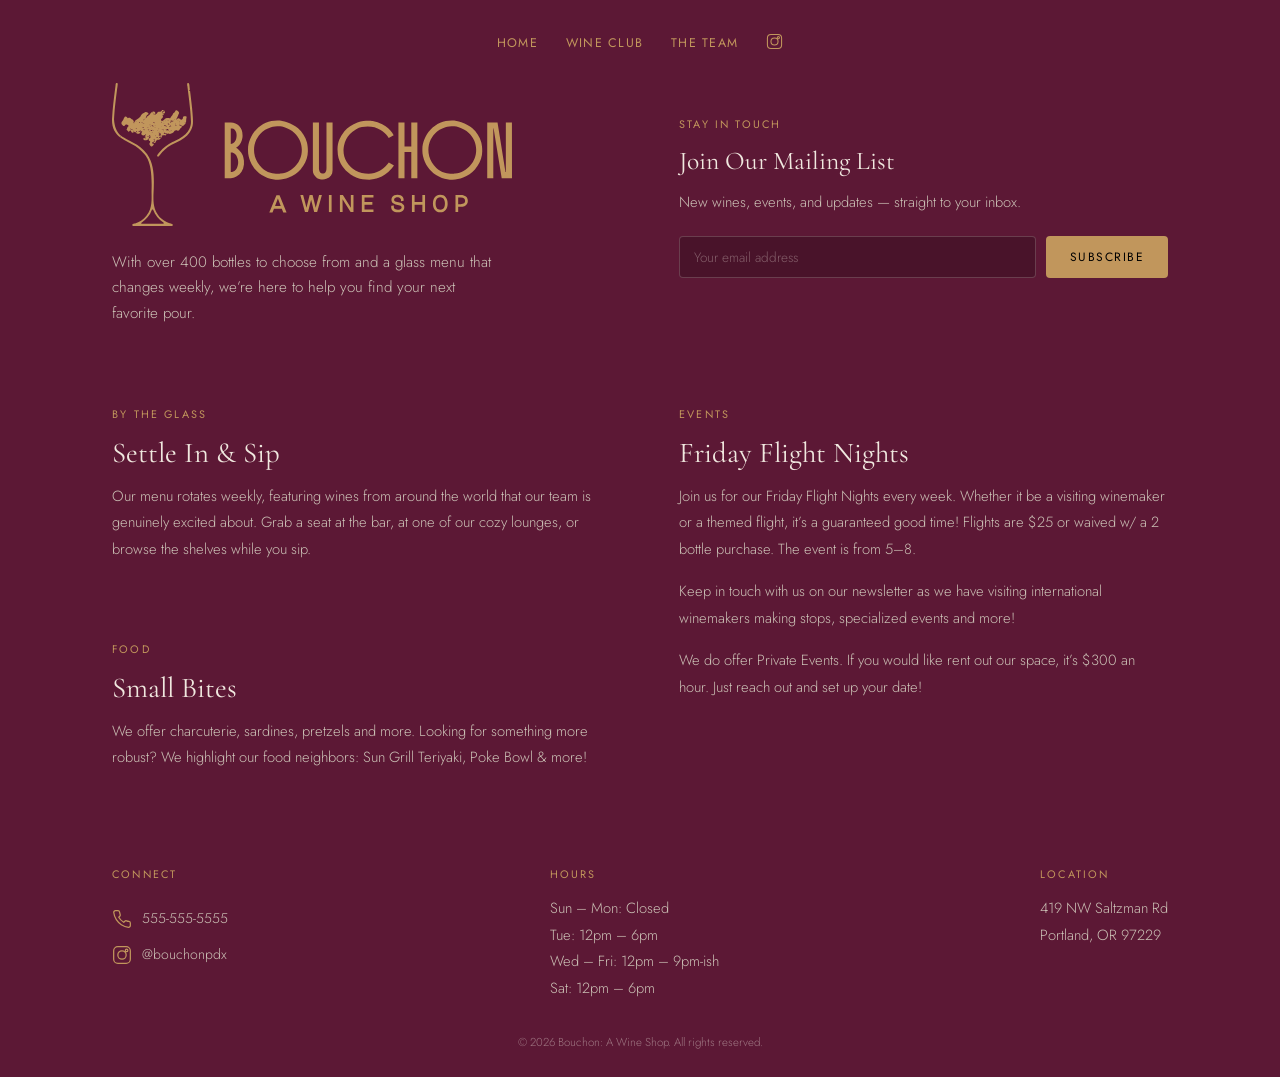
==== index.html @ 65127377 "Update favicon to just wine glass" ====
<!DOCTYPE html>
<html lang="en">
<head>
  <meta charset="UTF-8">
  <meta name="viewport" content="width=device-width, initial-scale=1.0">
  <title>Bouchon: A Wine Shop</title>
  <meta name="description" content="With over 400 bottles to choose from and a glass menu that changes weekly, Bouchon is Portland's neighborhood wine shop.">
  <meta name="theme-color" content="#5c1835">
  <meta property="og:type" content="website">
  <meta property="og:title" content="Bouchon: A Wine Shop">
  <meta property="og:description" content="With over 400 bottles to choose from and a glass menu that changes weekly, Bouchon is Portland's neighborhood wine shop.">
  <meta property="og:image" content="https://bouchonpdx.com/img/og-image.png">
  <meta property="og:url" content="https://bouchonpdx.com/">
  <link rel="canonical" href="https://bouchonpdx.com/">
  <link rel="preconnect" href="https://fonts.googleapis.com">
  <link rel="preconnect" href="https://fonts.gstatic.com" crossorigin>
  <link href="https://fonts.googleapis.com/css2?family=Cormorant+Garamond:ital,wght@0,300;0,400;0,500;1,400&family=Jost:wght@300;400;500&display=swap" rel="stylesheet">
  <link rel="icon" href="img/favicon.svg" type="image/svg+xml">
  <link rel="stylesheet" href="main.css">
</head>
<body>

  <!-- Mobile Menu -->
  <div class="mobile-menu" id="mobile-nav">
    <button class="mobile-menu__close" onclick="document.getElementById('mobile-nav').classList.remove('mobile-menu--open')" aria-label="Close menu">&times;</button>
    <a href="index.html" class="mobile-menu__link">Home</a>
    <a href="wine-club.html" class="mobile-menu__link">Wine Club</a>
    <a href="team.html" class="mobile-menu__link">The Team</a>

    <a href="https://www.instagram.com/bouchonpdx/" class="mobile-menu__link mobile-menu__link--insta"><svg viewBox="0 0 24 24" fill="none" stroke="currentColor" stroke-width="1.5" stroke-linecap="round" stroke-linejoin="round"><rect x="2" y="2" width="20" height="20" rx="5"/><circle cx="12" cy="12" r="5"/><circle cx="17.5" cy="6.5" r="1.5"/></svg> @bouchonpdx</a>
  </div>

  <!-- Grid -->
  <main class="grid grid--home">

    <nav class="site-nav">
      <ul class="site-nav__list">
        <li><a href="index.html" class="site-nav__link">Home</a></li>
        <li><a href="wine-club.html" class="site-nav__link">Wine Club</a></li>
        <li><a href="team.html" class="site-nav__link">The Team</a></li>

        <li>
          <a href="https://www.instagram.com/bouchonpdx/" class="site-nav__link site-nav__link--ig" aria-label="Instagram">
            <svg viewBox="0 0 24 24" fill="none" stroke="currentColor" stroke-width="1.5" stroke-linecap="round" stroke-linejoin="round"><rect x="2" y="2" width="20" height="20" rx="5"/><circle cx="12" cy="12" r="5"/><circle cx="17.5" cy="6.5" r="1.5"/></svg>
          </a>
        </li>
      </ul>
      <button class="site-nav__toggle" onclick="document.getElementById('mobile-nav').classList.add('mobile-menu--open')" aria-label="Open menu">
        <span class="site-nav__toggle-bar"></span>
        <span class="site-nav__toggle-bar"></span>
        <span class="site-nav__toggle-bar"></span>
      </button>
    </nav>

    <div class="hero">
      <img src="img/Bouchon_HorizontalLogo_2.svg" alt="Bouchon: A Wine Shop" class="hero__logo">
      <p class="hero__desc">With over 400 bottles to choose from and a glass menu that changes weekly, we&rsquo;re here to help you find your next favorite pour.</p>
    </div>
    <div class="section section--sip">
      <p class="label">By the Glass</p>
      <h2 class="section__title">Settle In &amp; Sip</h2>
      <p class="section__text">Our menu rotates weekly, featuring wines from around the world that our team is genuinely excited about. Grab a seat at the bar, at one of our cozy lounges, or browse the shelves while you sip.</p>
    </div>

    <div class="newsletter">
      <p class="label">Stay in Touch</p>
      <h2 class="newsletter__title">Join Our Mailing List</h2>
      <p class="newsletter__text">New wines, events, and updates &mdash; straight to your inbox.</p>
      <form class="newsletter__form" action="" method="POST">
        <input class="newsletter__input" type="email" name="email" placeholder="Your email address" required>
        <button class="newsletter__button" type="button">Subscribe</button>
      </form>
    </div>
    <div class="section section--food">
      <p class="label">Food</p>
      <h2 class="section__title">Small Bites</h2>
      <p class="section__text">We offer charcuterie, sardines, pretzels and more. Looking for something more robust? We highlight our food neighbors: Sun Grill Teriyaki, Poke Bowl &amp; more!</p>
    </div>

    <div class="section section--events">
      <p class="label">Events</p>
      <h2 class="section__title">Friday Flight Nights</h2>
      <p class="section__text">Join us for our Friday Flight Nights every week. Whether it be a visiting winemaker or a themed flight, it&rsquo;s a guaranteed good time! Flights are $25 or waived w/ a 2 bottle purchase. The event is from 5&ndash;8.</p>
      <p class="section__text">Keep in touch with us on our newsletter as we have visiting international winemakers making stops, specialized events and more!</p>
      <p class="section__text">We do offer Private Events. If you would like rent out our space, it&rsquo;s $300 an hour. Just reach out and set up your date!</p>
    </div>

  </main>

  <!-- Footer -->
  <footer class="footer">
    <div class="footer__inner">
      <div class="footer__col footer__col--connect">
        <p class="label">Connect</p>
        <a href="tel:5036435655" class="footer__link">
          <svg viewBox="0 0 24 24" fill="none" stroke="currentColor" stroke-width="1.5" stroke-linecap="round" stroke-linejoin="round"><path d="M22 16.92v3a2 2 0 0 1-2.18 2 19.79 19.79 0 0 1-8.63-3.07 19.5 19.5 0 0 1-6-6 19.79 19.79 0 0 1-3.07-8.67A2 2 0 0 1 4.11 2h3a2 2 0 0 1 2 1.72 12.84 12.84 0 0 0 .7 2.81 2 2 0 0 1-.45 2.11L8.09 9.91a16 16 0 0 0 6 6l1.27-1.27a2 2 0 0 1 2.11-.45 12.84 12.84 0 0 0 2.81.7A2 2 0 0 1 22 16.92z"/></svg>
          <span>555-555-5555</span>
        </a>
        <a href="https://www.instagram.com/bouchonpdx/" class="footer__link">
          <svg viewBox="0 0 24 24" fill="none" stroke="currentColor" stroke-width="1.5" stroke-linecap="round" stroke-linejoin="round"><rect x="2" y="2" width="20" height="20" rx="5"/><circle cx="12" cy="12" r="5"/><circle cx="17.5" cy="6.5" r="1.5"/></svg>
          <span>@bouchonpdx</span>
        </a>
      </div>
      <div class="footer__col">
        <p class="label">Hours</p>
        <p>Sun &ndash; Mon: Closed</p>
        <p>Tue: 12pm &ndash; 6pm</p>
        <p>Wed &ndash; Fri: 12pm &ndash; 9pm-ish</p>
        <p>Sat: 12pm &ndash; 6pm</p>
      </div>
      <div class="footer__col">
        <p class="label">Location</p>
        <p>419 NW Saltzman Rd<br>Portland, OR 97229</p>
      </div>
    </div>
    <p class="footer__copy">&copy; <span id="year">2026</span> Bouchon: A Wine Shop. All rights reserved.</p>
    <script>document.getElementById('year').textContent=new Date().getFullYear()</script>
  </footer>

</body>
</html>
---- main.css ----
/* ── Variables ── */
:root {
  --black: #000;
  --burgundy: #5c1835;
  --green: #344944;
  --gold: #c1965c;
  --cream: #f0e8df;
  --muted: #cbc0b5;
  --gap: 14px;
}

/* ── Reset & Base ── */
*, *::before, *::after { margin: 0; padding: 0; box-sizing: border-box; }
html { font-size: 16px; -webkit-text-size-adjust: 100%; }

body {
  font-family: 'Jost', sans-serif;
  font-weight: 300;
  color: var(--cream);
  background: var(--burgundy);
  line-height: 1.7;
  -webkit-font-smoothing: antialiased;
}

a { color: inherit; text-decoration: none; }
h1, h2, h3 { font-family: 'Cormorant Garamond', serif; font-weight: 400; line-height: 1.15; }
img { display: block; max-width: 100%; height: auto; }

/* ── Mobile Menu ── */
.mobile-menu {
  display: none; position: fixed; inset: 0;
  background: var(--burgundy); z-index: 200;
  flex-direction: column; align-items: center; justify-content: flex-start; padding-top: 80px; gap: 32px;
}
.mobile-menu--open { display: flex; }
.mobile-menu__link { font-family: 'Cormorant Garamond', serif; font-size: 1.8rem; color: var(--gold); }
.mobile-menu__link:hover { color: var(--cream); }
.mobile-menu__link--insta { display: flex; align-items: center; gap: 10px; font-family: 'Jost', sans-serif; font-size: 0.92rem; }
.mobile-menu__link--insta svg { width: 20px; height: 20px; stroke: var(--gold); }

.mobile-menu__close {
  position: absolute; top: 18px; right: 20px;
  background: none; border: none; font-size: 1.6rem;
  color: var(--gold); cursor: pointer;
  font-family: 'Jost', sans-serif; font-weight: 300;
}

/* ── Grid ── */
.grid {
  display: grid;
  grid-template-columns: 1fr;
  gap: var(--gap);
  padding: var(--gap);
  max-width: 1200px;
  margin: 0 auto;
}

.grid--narrow { gap: 6px; }

/* ── Label ── */
.label {
  font-weight: 400;
  font-size: 0.68rem;
  letter-spacing: 0.2em;
  text-transform: uppercase;
  color: var(--gold);
  margin-bottom: 12px;
}

/* ── Site Nav ── */
.site-nav {
  display: flex;
  flex-direction: row;
  align-items: center;
  justify-content: center;
  padding: 14px 24px;
  align-self: start;
  position: relative;
}

.site-nav__logo {
  position: absolute;
  left: 24px;
}

.site-nav__logo img { height: 50px; width: auto; }

.site-nav__list {
  display: none;
  list-style: none;
  align-items: center;
  gap: 28px;
}

.site-nav__link {
  font-weight: 400;
  font-size: 0.78rem;
  letter-spacing: 0.1em;
  text-transform: uppercase;
  color: var(--gold);
}

.site-nav__link:hover { color: var(--cream); }
.site-nav__link--ig { display: flex; align-items: center; }
.site-nav__link--ig svg { width: 17px; height: 17px; stroke: var(--gold); }
.site-nav__link--ig:hover svg { stroke: var(--cream); }

.site-nav__toggle {
  display: flex; flex-direction: column; gap: 5px;
  padding: 8px; background: none; border: none; cursor: pointer;
  margin-left: auto;
}
.site-nav__toggle-bar { display: block; width: 20px; height: 1.5px; background: var(--gold); }

/* ── Hero ── */
.hero {
  padding: 0 32px 32px;
  display: flex;
  flex-direction: column;
  min-height: auto;
  justify-content: flex-start;
  align-items: flex-start;
}

.hero__logo { max-width: 280px; margin-bottom: 24px; }

.hero__desc {
  color: var(--muted);
  font-size: 0.95rem;
  max-width: 380px;
}

/* ── Media ── */
.media {
  display: flex;
  flex-direction: column;
  background: rgba(0, 0, 0, 0.2);
  min-height: 280px;
  padding: 0;
  align-items: center;
  justify-content: center;
  border-radius: 4px;
}

.media__placeholder {
  font-size: 0.75rem;
  letter-spacing: 0.1em;
  color: rgba(240, 232, 223, 0.2);
  text-transform: uppercase;
}

/* ── Page Header ── */
.page-header {
  display: flex;
  flex-direction: column;
  padding: 56px 32px 8px;
  justify-content: center;
  align-items: flex-start;
}

.page-header--spaced { margin-bottom: 20px; }

.page-header__title {
  font-size: 2.4rem;
  margin-bottom: 16px;
}

.page-header__desc {
  color: var(--muted);
  font-size: 0.95rem;
  max-width: 560px;
  line-height: 1.8;
}

/* ── Section ── */
.section {
  padding: 32px;
  display: flex;
  flex-direction: column;
  justify-content: flex-start;
}

.section--sip { justify-content: center; }
.section--food { order: 1; }
.section--events { order: 0; }
.section--intro,
.section--why { padding-top: 0; }

.section__title { font-size: 1.6rem; margin-bottom: 14px; }

.section__text {
  color: var(--muted);
  font-size: 0.92rem;
  line-height: 1.8;
  margin-bottom: 16px;
}

.section__text:last-child { margin-bottom: 0; }

/* ── Newsletter ── */
.newsletter {
  padding: 32px;
  display: flex;
  flex-direction: column;
  justify-content: flex-start;
}

.newsletter__title { font-size: 1.6rem; margin-bottom: 14px; }
.newsletter__text { color: var(--muted); font-size: 0.92rem; line-height: 1.8; margin-bottom: 20px; }

.newsletter__form {
  display: flex;
  gap: 10px;
  flex-wrap: wrap;
}

.newsletter__input {
  flex: 1;
  min-width: 180px;
  padding: 10px 14px;
  font-family: 'Jost', sans-serif;
  font-size: 0.85rem;
  font-weight: 300;
  color: var(--cream);
  background: rgba(0, 0, 0, 0.2);
  border: 1px solid rgba(240, 232, 223, 0.2);
  border-radius: 4px;
  outline: none;
}

.newsletter__input::placeholder {
  color: rgba(240, 232, 223, 0.35);
}

.newsletter__input:focus {
  border-color: var(--gold);
}

.newsletter__button {
  padding: 10px 24px;
  font-family: 'Jost', sans-serif;
  font-weight: 400;
  font-size: 0.75rem;
  letter-spacing: 0.12em;
  text-transform: uppercase;
  background: var(--gold);
  color: var(--black);
  border: none;
  border-radius: 4px;
  cursor: pointer;
}

.newsletter__button:hover { background: #b08550; }

/* ── Member ── */
.member {
  display: grid;
  grid-template-columns: 1fr;
  gap: 0;
  padding: 14px;
  border: none;
  border-bottom: 2px solid rgba(0, 0, 0, 0.2);
}

.member--last { border-bottom: none; }

.member__photo {
  border-radius: 4px;
  overflow: hidden;
}

.member__photo img {
  width: 100%;
  height: 100%;
  object-fit: cover;
  object-position: top;
  aspect-ratio: 1 / 1;
}

.member__bio {
  display: flex;
  flex-direction: column;
  justify-content: center;
  padding: 16px 0 10px;
}

.member__name {
  font-size: 1.5rem;
  margin-bottom: 4px;
}

.member__role {
  font-weight: 400;
  font-size: 0.68rem;
  letter-spacing: 0.18em;
  text-transform: uppercase;
  color: var(--gold);
  margin-bottom: 16px;
}

.member__text {
  color: var(--muted);
  font-size: 0.92rem;
  line-height: 1.8;
}

/* ── Tier ── */
.tier {
  display: flex;
  flex-direction: column;
  background: rgba(0, 0, 0, 0.2);
  border-radius: 4px;
  padding: 36px 32px;
  justify-content: flex-start;
}

.tier__title {
  font-size: 1.4rem;
  margin-bottom: 6px;
}

.tier__price {
  font-family: 'Cormorant Garamond', serif;
  font-size: 2rem;
  font-weight: 400;
  color: var(--gold);
  margin-bottom: 20px;
}

.tier__perks { list-style: none; }

.tier__perk {
  color: var(--muted);
  font-size: 0.92rem;
  line-height: 1.8;
  padding-left: 16px;
  position: relative;
}

.tier__perk::before {
  content: '\2013';
  position: absolute;
  left: 0;
  color: var(--gold);
}

/* ── Signup ── */
.signup {
  display: flex;
  flex-direction: column;
  border-radius: 4px;
  justify-content: center;
  align-items: center;
  text-align: center;
  padding: 48px 32px;
}

.signup__title {
  font-size: 1.6rem;
  margin-bottom: 10px;
}

.signup__text {
  color: var(--muted);
  font-size: 0.92rem;
  line-height: 1.8;
  margin-bottom: 24px;
}

/* ── Not Found ── */
.not-found {
  display: flex;
  flex-direction: column;
  justify-content: center;
  align-items: center;
  text-align: center;
  padding: 80px 32px;
}

.not-found__title {
  font-size: 2.4rem;
  margin-bottom: 14px;
}

.not-found__text {
  color: var(--muted);
  font-size: 0.95rem;
  line-height: 1.8;
  max-width: 380px;
  margin-bottom: 32px;
}

.not-found__link {
  padding: 10px 24px;
  font-family: 'Jost', sans-serif;
  font-weight: 400;
  font-size: 0.75rem;
  letter-spacing: 0.12em;
  text-transform: uppercase;
  background: var(--gold);
  color: var(--black);
  border-radius: 4px;
}

.not-found__link:hover { background: #b08550; }

/* ── Footer ── */
.footer {
  max-width: 1200px;
  margin: 0 auto;
  padding: 48px var(--gap) 24px;
}

.footer__inner {
  display: flex;
  flex-direction: column;
  gap: 28px;
  margin-bottom: 32px;
}

.footer__col p:not(.label) {
  color: var(--muted);
  font-size: 0.92rem;
  line-height: 1.8;
}

.footer__col--connect { display: flex; flex-direction: column; gap: 12px; }

.footer__link {
  display: flex;
  align-items: center;
  gap: 10px;
  color: inherit;
  text-decoration: none;
}

.footer__link svg { width: 20px; height: 20px; stroke: var(--gold); flex-shrink: 0; }
.footer__link span { color: var(--muted); font-size: 0.88rem; }
.footer__link:hover span { color: var(--gold); }

.footer__copy { font-size: 0.72rem; color: rgba(240, 232, 223, 0.45); text-align: center; }

/* ── Desktop ── */
@media (min-width: 768px) {
  .site-nav__list { display: flex; }
  .site-nav__toggle { display: none; }
  .footer { padding-left: 72px; padding-right: 72px; }
  .footer__inner { flex-direction: row; justify-content: space-between; }

  /* Home layout */
  .grid--home {
    grid-template-columns: repeat(4, 1fr);
    grid-template-rows: auto auto auto auto;
    padding: var(--gap) 40px;
  }
  .grid--home > .site-nav { grid-column: 1 / 5; grid-row: 1; }
  .hero              { grid-column: 1 / 3; grid-row: 2; min-height: auto; justify-content: center; }
  .newsletter        { grid-column: 3 / 5; grid-row: 2; }
  .section--sip      { grid-column: 1 / 3; grid-row: 3; }
  .section--food     { grid-column: 1 / 3; grid-row: 4; order: unset; }
  .section--events   { grid-column: 3 / 5; grid-row: 3 / 5; order: unset; }
  .hero__logo { max-width: 340px; }

  /* Team layout */
  .grid--team {
    grid-template-columns: repeat(2, 1fr);
    padding: var(--gap) 40px;
  }
  .grid--team > .site-nav { grid-column: 1 / 3; }
  .grid--team > .page-header { grid-column: 1 / 3; }
  .member {
    grid-column: 1 / 3;
    grid-template-columns: 1fr 1fr;
    border-bottom: none;
    padding: 14px 0;
  }
  .member--reverse .member__bio { order: -1; }
  .member__bio { padding: 16px 32px; }
  .member__photo img { aspect-ratio: 1 / 1; }
  .page-header__title { font-size: 2.8rem; }

  /* 404 layout */
  .grid--404 { padding: var(--gap) 40px; }
  .grid--404 > .site-nav { grid-column: 1; }
  .not-found { padding: 120px 32px; }
  .not-found__title { font-size: 2.8rem; }

  /* Wine Club layout */
  .grid--wine-club {
    grid-template-columns: repeat(4, 1fr);
    padding: var(--gap) 40px;
  }
  .grid--wine-club > .site-nav { grid-column: 1 / 5; grid-row: 1; }
  .grid--wine-club > .page-header { grid-column: 1 / 5; grid-row: 2; }
  .section--intro    { grid-column: 1 / 5; grid-row: 3; }
  .section--why      { grid-column: 1 / 5; grid-row: 4; }
  .tier--four        { grid-column: 1 / 3; grid-row: 5; }
  .tier--two         { grid-column: 3 / 5; grid-row: 5; }
  .section--party    { grid-column: 1 / 3; grid-row: 6; }
  .signup            { grid-column: 3 / 5; grid-row: 6; }
}

@media (min-width: 1024px) {
  .hero__logo { max-width: 400px; }
  .section--sip .section__title { font-size: 1.8rem; }
  .page-header__title { font-size: 3.2rem; }
  .member__name { font-size: 1.7rem; }
  .section__title { font-size: 1.8rem; }
  .not-found__title { font-size: 3.2rem; }
}
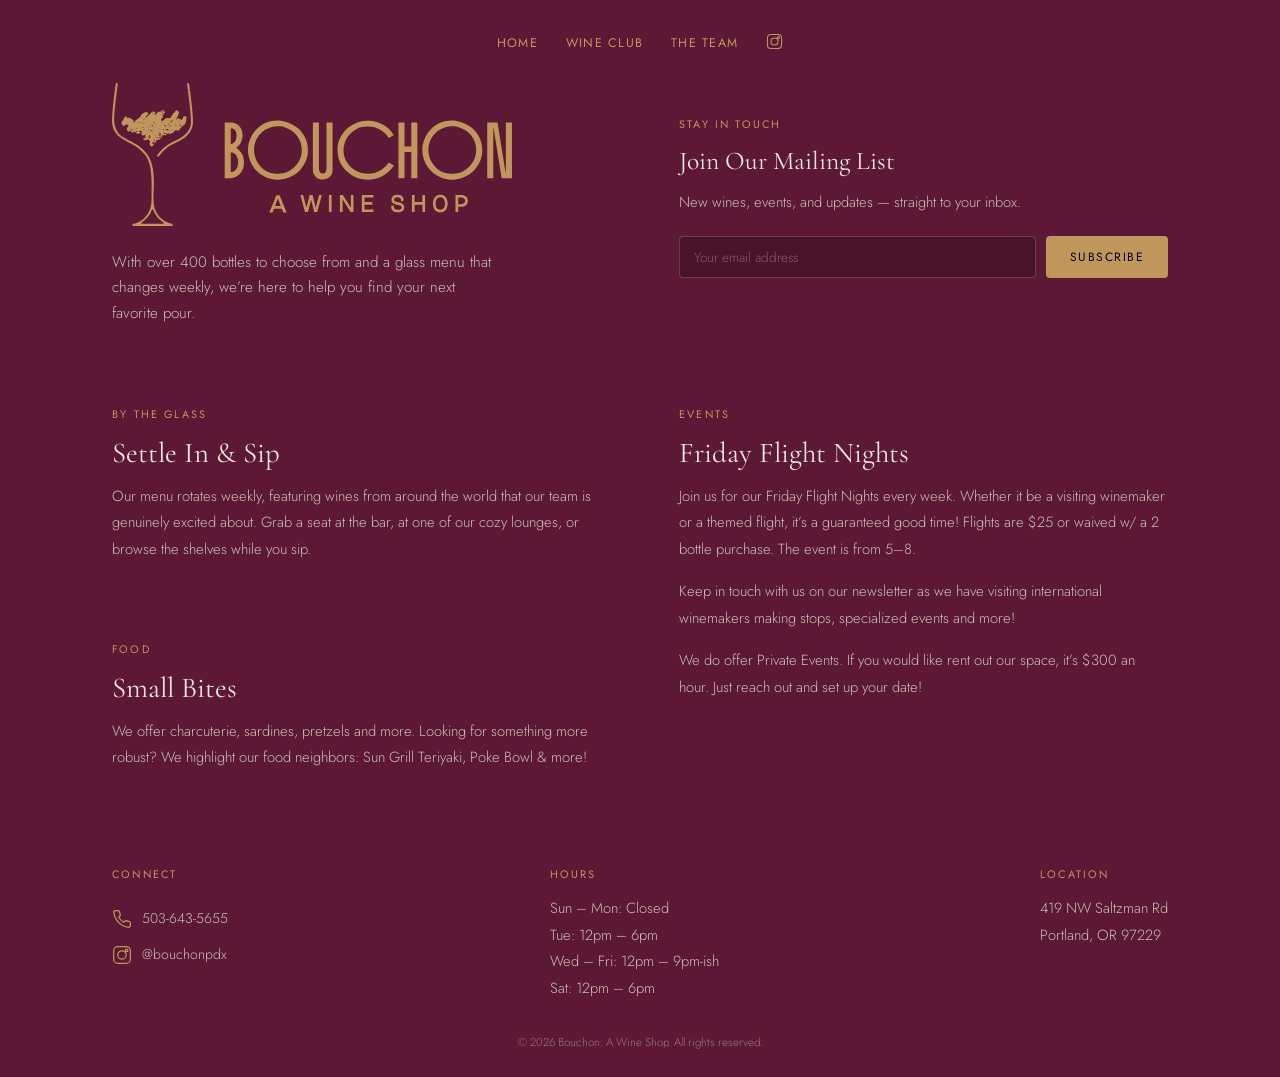
==== commit 3dceeb21: "Use real phone number" ====
--- a/index.html
+++ b/index.html
@@ -16,7 +16,9 @@
   <link rel="preconnect" href="https://fonts.gstatic.com" crossorigin>
   <link href="https://fonts.googleapis.com/css2?family=Cormorant+Garamond:ital,wght@0,300;0,400;0,500;1,400&family=Jost:wght@300;400;500&display=swap" rel="stylesheet">
   <link rel="icon" href="img/favicon.svg" type="image/svg+xml">
-  <link rel="stylesheet" href="main.css">
+  <link rel="icon" href="img/favicon-32.png" sizes="32x32" type="image/png">
+  <link rel="apple-touch-icon" href="img/favicon-180.png">
+  <link rel="stylesheet" href="css/main.css">
 </head>
 <body>
 
@@ -94,7 +96,7 @@
         <p class="label">Connect</p>
         <a href="tel:5036435655" class="footer__link">
           <svg viewBox="0 0 24 24" fill="none" stroke="currentColor" stroke-width="1.5" stroke-linecap="round" stroke-linejoin="round"><path d="M22 16.92v3a2 2 0 0 1-2.18 2 19.79 19.79 0 0 1-8.63-3.07 19.5 19.5 0 0 1-6-6 19.79 19.79 0 0 1-3.07-8.67A2 2 0 0 1 4.11 2h3a2 2 0 0 1 2 1.72 12.84 12.84 0 0 0 .7 2.81 2 2 0 0 1-.45 2.11L8.09 9.91a16 16 0 0 0 6 6l1.27-1.27a2 2 0 0 1 2.11-.45 12.84 12.84 0 0 0 2.81.7A2 2 0 0 1 22 16.92z"/></svg>
-          <span>555-555-5555</span>
+          <span>503-643-5655</span>
         </a>
         <a href="https://www.instagram.com/bouchonpdx/" class="footer__link">
           <svg viewBox="0 0 24 24" fill="none" stroke="currentColor" stroke-width="1.5" stroke-linecap="round" stroke-linejoin="round"><rect x="2" y="2" width="20" height="20" rx="5"/><circle cx="12" cy="12" r="5"/><circle cx="17.5" cy="6.5" r="1.5"/></svg>
--- a/css/main.css
+++ b/css/main.css
@@ -0,0 +1,510 @@
+/* ── Variables ── */
+:root {
+  --black: #000;
+  --burgundy: #5c1835;
+  --green: #344944;
+  --gold: #c1965c;
+  --cream: #f0e8df;
+  --muted: #cbc0b5;
+  --gap: 14px;
+}
+
+/* ── Reset & Base ── */
+*, *::before, *::after { margin: 0; padding: 0; box-sizing: border-box; }
+html { font-size: 16px; -webkit-text-size-adjust: 100%; }
+
+body {
+  font-family: 'Jost', sans-serif;
+  font-weight: 300;
+  color: var(--cream);
+  background: var(--burgundy);
+  line-height: 1.7;
+  -webkit-font-smoothing: antialiased;
+}
+
+a { color: inherit; text-decoration: none; }
+h1, h2, h3 { font-family: 'Cormorant Garamond', serif; font-weight: 400; line-height: 1.15; }
+img { display: block; max-width: 100%; height: auto; }
+
+/* ── Mobile Menu ── */
+.mobile-menu {
+  display: none; position: fixed; inset: 0;
+  background: var(--burgundy); z-index: 200;
+  flex-direction: column; align-items: center; justify-content: flex-start; padding-top: 80px; gap: 32px;
+}
+.mobile-menu--open { display: flex; }
+.mobile-menu__link { font-family: 'Cormorant Garamond', serif; font-size: 1.8rem; color: var(--gold); }
+.mobile-menu__link:hover { color: var(--cream); }
+.mobile-menu__link--insta { display: flex; align-items: center; gap: 10px; font-family: 'Jost', sans-serif; font-size: 0.92rem; }
+.mobile-menu__link--insta svg { width: 20px; height: 20px; stroke: var(--gold); }
+
+.mobile-menu__close {
+  position: absolute; top: 18px; right: 20px;
+  background: none; border: none; font-size: 1.6rem;
+  color: var(--gold); cursor: pointer;
+  font-family: 'Jost', sans-serif; font-weight: 300;
+}
+
+/* ── Grid ── */
+.grid {
+  display: grid;
+  grid-template-columns: 1fr;
+  gap: var(--gap);
+  padding: var(--gap);
+  max-width: 1200px;
+  margin: 0 auto;
+}
+
+.grid--narrow { gap: 6px; }
+
+/* ── Label ── */
+.label {
+  font-weight: 400;
+  font-size: 0.68rem;
+  letter-spacing: 0.2em;
+  text-transform: uppercase;
+  color: var(--gold);
+  margin-bottom: 12px;
+}
+
+/* ── Site Nav ── */
+.site-nav {
+  display: flex;
+  flex-direction: row;
+  align-items: center;
+  justify-content: center;
+  padding: 14px 24px;
+  align-self: start;
+  position: relative;
+}
+
+.site-nav__logo {
+  position: absolute;
+  left: 24px;
+}
+
+.site-nav__logo img { height: 50px; width: auto; }
+
+.site-nav__list {
+  display: none;
+  list-style: none;
+  align-items: center;
+  gap: 28px;
+}
+
+.site-nav__link {
+  font-weight: 400;
+  font-size: 0.78rem;
+  letter-spacing: 0.1em;
+  text-transform: uppercase;
+  color: var(--gold);
+}
+
+.site-nav__link:hover { color: var(--cream); }
+.site-nav__link--ig { display: flex; align-items: center; }
+.site-nav__link--ig svg { width: 17px; height: 17px; stroke: var(--gold); }
+.site-nav__link--ig:hover svg { stroke: var(--cream); }
+
+.site-nav__toggle {
+  display: flex; flex-direction: column; gap: 5px;
+  padding: 8px; background: none; border: none; cursor: pointer;
+  margin-left: auto;
+}
+.site-nav__toggle-bar { display: block; width: 20px; height: 1.5px; background: var(--gold); }
+
+/* ── Hero ── */
+.hero {
+  padding: 0 32px 32px;
+  display: flex;
+  flex-direction: column;
+  min-height: auto;
+  justify-content: flex-start;
+  align-items: flex-start;
+}
+
+.hero__logo { max-width: 280px; margin-bottom: 24px; }
+
+.hero__desc {
+  color: var(--muted);
+  font-size: 0.95rem;
+  max-width: 380px;
+}
+
+/* ── Media ── */
+.media {
+  display: flex;
+  flex-direction: column;
+  background: rgba(0, 0, 0, 0.2);
+  min-height: 280px;
+  padding: 0;
+  align-items: center;
+  justify-content: center;
+  border-radius: 4px;
+}
+
+.media__placeholder {
+  font-size: 0.75rem;
+  letter-spacing: 0.1em;
+  color: rgba(240, 232, 223, 0.2);
+  text-transform: uppercase;
+}
+
+/* ── Page Header ── */
+.page-header {
+  display: flex;
+  flex-direction: column;
+  padding: 56px 32px 8px;
+  justify-content: center;
+  align-items: flex-start;
+}
+
+.page-header--spaced { margin-bottom: 20px; }
+
+.page-header__title {
+  font-size: 2.4rem;
+  margin-bottom: 16px;
+}
+
+.page-header__desc {
+  color: var(--muted);
+  font-size: 0.95rem;
+  max-width: 560px;
+  line-height: 1.8;
+}
+
+/* ── Section ── */
+.section {
+  padding: 32px;
+  display: flex;
+  flex-direction: column;
+  justify-content: flex-start;
+}
+
+.section--sip { justify-content: center; }
+.section--food { order: 1; }
+.section--events { order: 0; }
+.section--intro,
+.section--why { padding-top: 0; }
+
+.section__title { font-size: 1.6rem; margin-bottom: 14px; }
+
+.section__text {
+  color: var(--muted);
+  font-size: 0.92rem;
+  line-height: 1.8;
+  margin-bottom: 16px;
+}
+
+.section__text:last-child { margin-bottom: 0; }
+
+/* ── Newsletter ── */
+.newsletter {
+  padding: 32px;
+  display: flex;
+  flex-direction: column;
+  justify-content: flex-start;
+}
+
+.newsletter__title { font-size: 1.6rem; margin-bottom: 14px; }
+.newsletter__text { color: var(--muted); font-size: 0.92rem; line-height: 1.8; margin-bottom: 20px; }
+
+.newsletter__form {
+  display: flex;
+  gap: 10px;
+  flex-wrap: wrap;
+}
+
+.newsletter__input {
+  flex: 1;
+  min-width: 180px;
+  padding: 10px 14px;
+  font-family: 'Jost', sans-serif;
+  font-size: 0.85rem;
+  font-weight: 300;
+  color: var(--cream);
+  background: rgba(0, 0, 0, 0.2);
+  border: 1px solid rgba(240, 232, 223, 0.2);
+  border-radius: 4px;
+  outline: none;
+}
+
+.newsletter__input::placeholder {
+  color: rgba(240, 232, 223, 0.35);
+}
+
+.newsletter__input:focus {
+  border-color: var(--gold);
+}
+
+.newsletter__button {
+  padding: 10px 24px;
+  font-family: 'Jost', sans-serif;
+  font-weight: 400;
+  font-size: 0.75rem;
+  letter-spacing: 0.12em;
+  text-transform: uppercase;
+  background: var(--gold);
+  color: var(--black);
+  border: none;
+  border-radius: 4px;
+  cursor: pointer;
+}
+
+.newsletter__button:hover { background: #b08550; }
+
+/* ── Member ── */
+.member {
+  display: grid;
+  grid-template-columns: 1fr;
+  gap: 0;
+  padding: 14px;
+  border: none;
+  border-bottom: 2px solid rgba(0, 0, 0, 0.2);
+}
+
+.member--last { border-bottom: none; }
+
+.member__photo {
+  border-radius: 4px;
+  overflow: hidden;
+}
+
+.member__photo img {
+  width: 100%;
+  height: 100%;
+  object-fit: cover;
+  object-position: top;
+  aspect-ratio: 1 / 1;
+}
+
+.member__bio {
+  display: flex;
+  flex-direction: column;
+  justify-content: center;
+  padding: 16px 0 10px;
+}
+
+.member__name {
+  font-size: 1.5rem;
+  margin-bottom: 4px;
+}
+
+.member__role {
+  font-weight: 400;
+  font-size: 0.68rem;
+  letter-spacing: 0.18em;
+  text-transform: uppercase;
+  color: var(--gold);
+  margin-bottom: 16px;
+}
+
+.member__text {
+  color: var(--muted);
+  font-size: 0.92rem;
+  line-height: 1.8;
+}
+
+/* ── Tier ── */
+.tier {
+  display: flex;
+  flex-direction: column;
+  background: rgba(0, 0, 0, 0.2);
+  border-radius: 4px;
+  padding: 36px 32px;
+  justify-content: flex-start;
+}
+
+.tier__title {
+  font-size: 1.4rem;
+  margin-bottom: 6px;
+}
+
+.tier__price {
+  font-family: 'Cormorant Garamond', serif;
+  font-size: 2rem;
+  font-weight: 400;
+  color: var(--gold);
+  margin-bottom: 20px;
+}
+
+.tier__perks { list-style: none; }
+
+.tier__perk {
+  color: var(--muted);
+  font-size: 0.92rem;
+  line-height: 1.8;
+  padding-left: 16px;
+  position: relative;
+}
+
+.tier__perk::before {
+  content: '\2013';
+  position: absolute;
+  left: 0;
+  color: var(--gold);
+}
+
+/* ── Signup ── */
+.signup {
+  display: flex;
+  flex-direction: column;
+  border-radius: 4px;
+  justify-content: center;
+  align-items: center;
+  text-align: center;
+  padding: 48px 32px;
+}
+
+.signup__title {
+  font-size: 1.6rem;
+  margin-bottom: 10px;
+}
+
+.signup__text {
+  color: var(--muted);
+  font-size: 0.92rem;
+  line-height: 1.8;
+  margin-bottom: 24px;
+}
+
+/* ── Not Found ── */
+.not-found {
+  display: flex;
+  flex-direction: column;
+  justify-content: center;
+  align-items: center;
+  text-align: center;
+  padding: 80px 32px;
+}
+
+.not-found__title {
+  font-size: 2.4rem;
+  margin-bottom: 14px;
+}
+
+.not-found__text {
+  color: var(--muted);
+  font-size: 0.95rem;
+  line-height: 1.8;
+  max-width: 380px;
+  margin-bottom: 32px;
+}
+
+.not-found__link {
+  padding: 10px 24px;
+  font-family: 'Jost', sans-serif;
+  font-weight: 400;
+  font-size: 0.75rem;
+  letter-spacing: 0.12em;
+  text-transform: uppercase;
+  background: var(--gold);
+  color: var(--black);
+  border-radius: 4px;
+}
+
+.not-found__link:hover { background: #b08550; }
+
+/* ── Footer ── */
+.footer {
+  max-width: 1200px;
+  margin: 0 auto;
+  padding: 48px calc(var(--gap) + 32px) 24px;
+}
+
+.footer__inner {
+  display: flex;
+  flex-direction: column;
+  gap: 28px;
+  margin-bottom: 32px;
+}
+
+.footer__col p:not(.label) {
+  color: var(--muted);
+  font-size: 0.92rem;
+  line-height: 1.8;
+}
+
+.footer__col--connect { display: flex; flex-direction: column; gap: 12px; }
+
+.footer__link {
+  display: flex;
+  align-items: center;
+  gap: 10px;
+  color: inherit;
+  text-decoration: none;
+}
+
+.footer__link svg { width: 20px; height: 20px; stroke: var(--gold); flex-shrink: 0; }
+.footer__link span { color: var(--muted); font-size: 0.88rem; }
+.footer__link:hover span { color: var(--gold); }
+
+.footer__copy { font-size: 0.72rem; color: rgba(240, 232, 223, 0.45); text-align: center; }
+
+/* ── Desktop ── */
+@media (min-width: 768px) {
+  .site-nav__list { display: flex; }
+  .site-nav__toggle { display: none; }
+  .footer { padding-left: 72px; padding-right: 72px; }
+  .footer__inner { flex-direction: row; justify-content: space-between; }
+
+  /* Home layout */
+  .grid--home {
+    grid-template-columns: repeat(4, 1fr);
+    grid-template-rows: auto auto auto auto;
+    padding: var(--gap) 40px;
+  }
+  .grid--home > .site-nav { grid-column: 1 / 5; grid-row: 1; }
+  .hero              { grid-column: 1 / 3; grid-row: 2; min-height: auto; justify-content: center; }
+  .newsletter        { grid-column: 3 / 5; grid-row: 2; }
+  .section--sip      { grid-column: 1 / 3; grid-row: 3; }
+  .section--food     { grid-column: 1 / 3; grid-row: 4; order: unset; }
+  .section--events   { grid-column: 3 / 5; grid-row: 3 / 5; order: unset; }
+  .hero__logo { max-width: 340px; }
+
+  /* Team layout */
+  .grid--team {
+    grid-template-columns: repeat(2, 1fr);
+    padding: var(--gap) 40px;
+  }
+  .grid--team > .site-nav { grid-column: 1 / 3; }
+  .grid--team > .page-header { grid-column: 1 / 3; }
+  .member {
+    grid-column: 1 / 3;
+    grid-template-columns: 1fr 1fr;
+    border-bottom: none;
+    padding: 14px 0;
+  }
+  .member--reverse .member__bio { order: -1; }
+  .member__bio { padding: 16px 32px; }
+  .member__photo img { aspect-ratio: 1 / 1; }
+  .page-header__title { font-size: 2.8rem; }
+
+  /* 404 layout */
+  .grid--404 { padding: var(--gap) 40px; }
+  .grid--404 > .site-nav { grid-column: 1; }
+  .not-found { padding: 120px 32px; }
+  .not-found__title { font-size: 2.8rem; }
+
+  /* Wine Club layout */
+  .grid--wine-club {
+    grid-template-columns: repeat(4, 1fr);
+    padding: var(--gap) 40px;
+  }
+  .grid--wine-club > .site-nav { grid-column: 1 / 5; grid-row: 1; }
+  .grid--wine-club > .page-header { grid-column: 1 / 5; grid-row: 2; }
+  .section--intro    { grid-column: 1 / 5; grid-row: 3; }
+  .section--why      { grid-column: 1 / 5; grid-row: 4; }
+  .tier--four        { grid-column: 1 / 3; grid-row: 5; }
+  .tier--two         { grid-column: 3 / 5; grid-row: 5; }
+  .section--party    { grid-column: 1 / 3; grid-row: 6; }
+  .signup            { grid-column: 3 / 5; grid-row: 6; }
+}
+
+@media (min-width: 1024px) {
+  .hero__logo { max-width: 400px; }
+  .section--sip .section__title { font-size: 1.8rem; }
+  .page-header__title { font-size: 3.2rem; }
+  .member__name { font-size: 1.7rem; }
+  .section__title { font-size: 1.8rem; }
+  .not-found__title { font-size: 3.2rem; }
+}
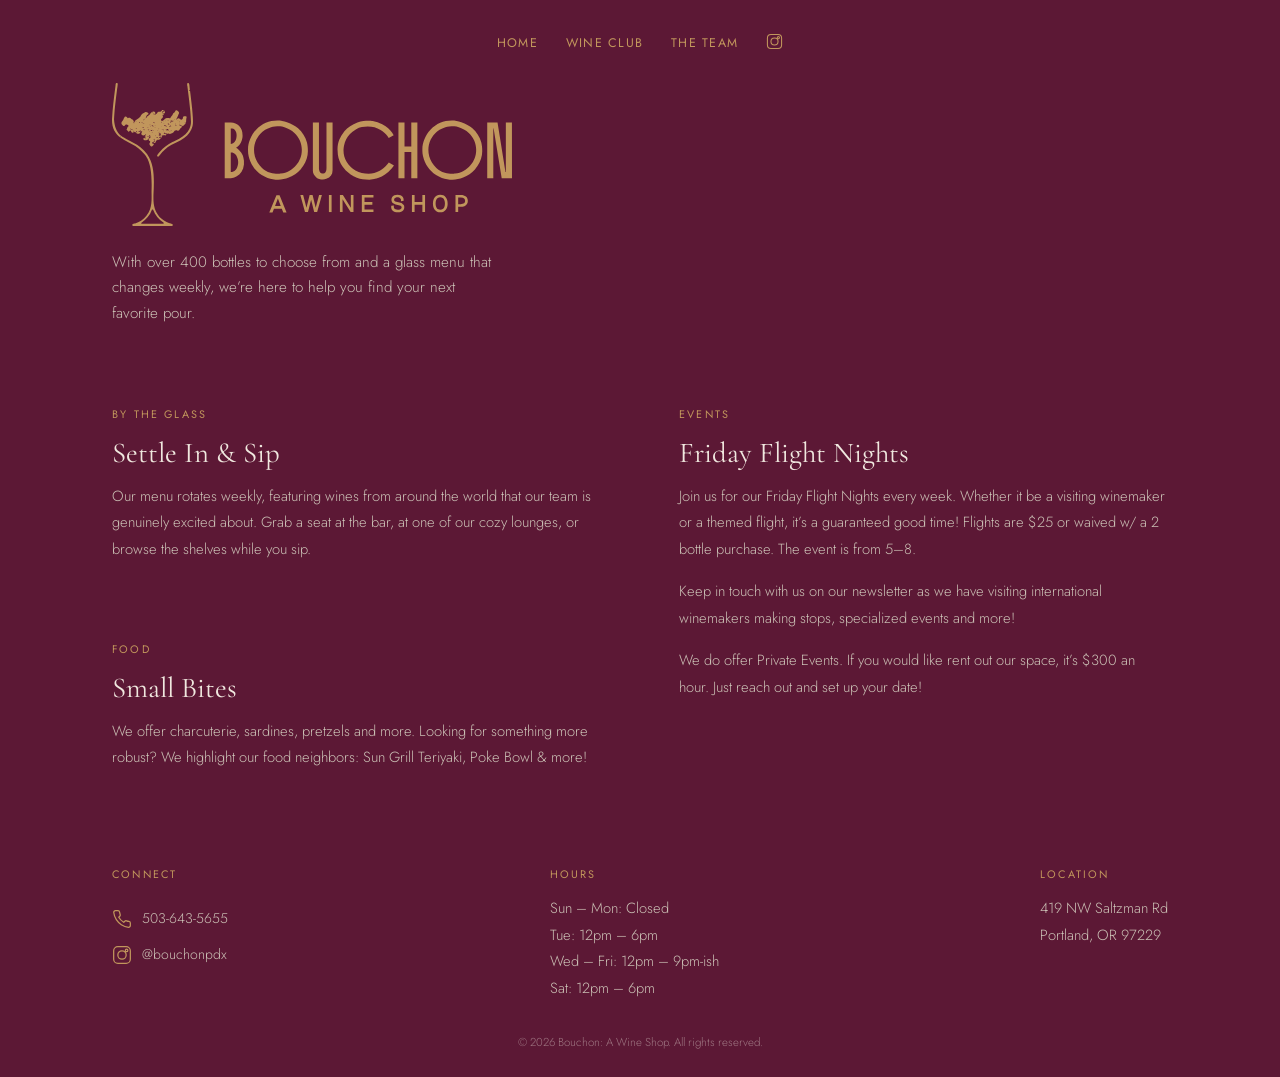
==== commit d1d328ef: "Add constant contact form" ====
--- a/index.html
+++ b/index.html
@@ -64,7 +64,7 @@
       <p class="section__text">Our menu rotates weekly, featuring wines from around the world that our team is genuinely excited about. Grab a seat at the bar, at one of our cozy lounges, or browse the shelves while you sip.</p>
     </div>
 
-    <div class="newsletter">
+    <!-- <div class="newsletter">
       <p class="label">Stay in Touch</p>
       <h2 class="newsletter__title">Join Our Mailing List</h2>
       <p class="newsletter__text">New wines, events, and updates &mdash; straight to your inbox.</p>
@@ -72,7 +72,14 @@
         <input class="newsletter__input" type="email" name="email" placeholder="Your email address" required>
         <button class="newsletter__button" type="button">Subscribe</button>
       </form>
+    </div> -->
+
+    <div class="newsletter">
+        <!-- Begin Constant Contact Inline Form Code -->
+        <div class="ctct-inline-form" data-form-id="260a23ce-0ba4-4ab4-8837-d4067c29a4f8"></div>
+        <!-- End Constant Contact Inline Form Code -->
     </div>
+    
     <div class="section section--food">
       <p class="label">Food</p>
       <h2 class="section__title">Small Bites</h2>
@@ -119,5 +126,9 @@
     <script>document.getElementById('year').textContent=new Date().getFullYear()</script>
   </footer>
 
+    <!-- Begin Constant Contact Active Forms -->
+    <script> var _ctct_m = "6e86cde55eefb5304829105a4a1d1d7d"; </script>
+    <script id="signupScript" src="//static.ctctcdn.com/js/signup-form-widget/current/signup-form-widget.min.js" async defer></script>
+    <!-- End Constant Contact Active Forms -->
 </body>
 </html>
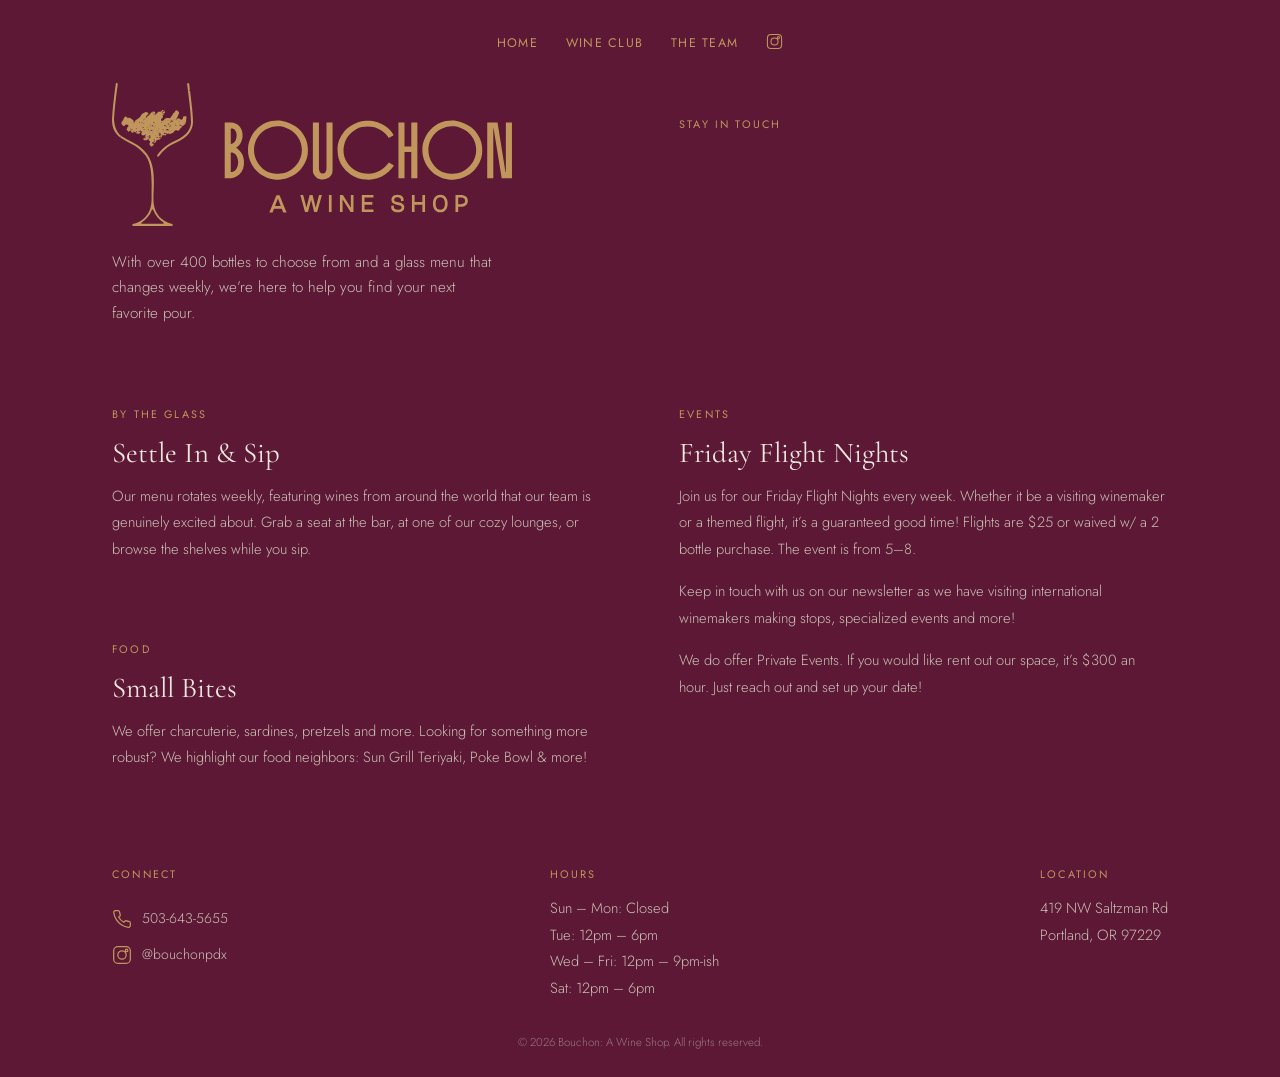
==== commit 73a20e11: "Manually style constant contact form" ====
--- a/index.html
+++ b/index.html
@@ -75,9 +75,10 @@
     </div> -->
 
     <div class="newsletter">
-        <!-- Begin Constant Contact Inline Form Code -->
-        <div class="ctct-inline-form" data-form-id="260a23ce-0ba4-4ab4-8837-d4067c29a4f8"></div>
-        <!-- End Constant Contact Inline Form Code -->
+      <p class="label">Stay in Touch</p>
+      <!-- Begin Constant Contact Inline Form Code -->
+      <div class="ctct-inline-form" data-form-id="260a23ce-0ba4-4ab4-8837-d4067c29a4f8"></div>
+      <!-- End Constant Contact Inline Form Code -->
     </div>
     
     <div class="section section--food">
--- a/css/main.css
+++ b/css/main.css
@@ -251,6 +251,133 @@
 }
 
 .newsletter__button:hover { background: #b08550; }
+
+/* ── Constant Contact Form Overrides ── */
+.newsletter .ctct-inline-form,
+.newsletter .ctct-form-container,
+.newsletter .ctct-form-embed,
+.newsletter .ctct-form-defaults {
+  background: transparent !important;
+  padding: 0 !important;
+  border: none !important;
+  max-width: none !important;
+}
+
+.newsletter .ctct-form-header {
+  font-family: 'Cormorant Garamond', serif !important;
+  font-weight: 400 !important;
+  font-size: 1.6rem !important;
+  line-height: 1.15 !important;
+  color: var(--cream) !important;
+  margin-bottom: 14px !important;
+  padding: 0 !important;
+}
+
+.newsletter .ctct-form-text {
+  font-family: 'Jost', sans-serif !important;
+  font-weight: 300 !important;
+  color: var(--muted) !important;
+  font-size: 0.92rem !important;
+  line-height: 1.8 !important;
+  margin-bottom: 20px !important;
+  padding: 0 !important;
+}
+
+.newsletter .ctct-form-custom {
+  display: flex !important;
+  flex-direction: column !important;
+  padding: 0 !important;
+  background: transparent !important;
+}
+
+.newsletter .ctct-form-field {
+  margin: 0 0 10px !important;
+  padding: 0 !important;
+}
+
+.newsletter .ctct-form-label {
+  display: none !important;
+}
+
+.newsletter .ctct-form-element {
+  flex: 1 !important;
+  width: 100% !important;
+  padding: 10px 14px !important;
+  font-family: 'Jost', sans-serif !important;
+  font-size: 0.85rem !important;
+  font-weight: 300 !important;
+  color: var(--cream) !important;
+  background: rgba(0, 0, 0, 0.2) !important;
+  border: 1px solid rgba(240, 232, 223, 0.2) !important;
+  border-radius: 4px !important;
+  outline: none !important;
+  box-shadow: none !important;
+}
+
+.newsletter .ctct-form-element:focus {
+  border-color: var(--gold) !important;
+}
+
+.newsletter .ctct-form-button {
+  padding: 10px 24px !important;
+  font-family: 'Jost', sans-serif !important;
+  font-weight: 400 !important;
+  font-size: 0.75rem !important;
+  letter-spacing: 0.12em !important;
+  text-transform: uppercase !important;
+  background: var(--gold) !important;
+  color: var(--black) !important;
+  border: none !important;
+  border-radius: 4px !important;
+  cursor: pointer !important;
+  width: auto !important;
+  align-self: flex-start !important;
+}
+
+.newsletter .ctct-form-button:hover {
+  background: #b08550 !important;
+}
+
+.newsletter .ctct-gdpr-text {
+  font-family: 'Jost', sans-serif !important;
+  font-weight: 300 !important;
+  font-size: 0.68rem !important;
+  line-height: 1.6 !important;
+  color: rgba(240, 232, 223, 0.35) !important;
+  margin-top: 16px !important;
+  padding: 0 !important;
+}
+
+.newsletter .ctct-gdpr-text a {
+  color: rgba(240, 232, 223, 0.5) !important;
+  text-decoration: underline !important;
+}
+
+.newsletter .ctct-form-footer {
+  margin-top: 8px !important;
+  padding: 0 !important;
+}
+
+.newsletter .ctct-form-footer-link {
+  color: rgba(240, 232, 223, 0.35) !important;
+  font-size: 0.68rem !important;
+}
+
+.newsletter .ctct-form-footer-img {
+  height: 14px !important;
+  opacity: 0.3 !important;
+}
+
+.newsletter .ctct-form-errorMessage {
+  font-family: 'Jost', sans-serif !important;
+  font-size: 0.8rem !important;
+  color: #e88 !important;
+}
+
+.newsletter .ctct-form-success .ctct-form-header,
+.newsletter .ctct-form-success .ctct-form-text {
+  color: var(--cream) !important;
+}
 
 /* ── Member ── */
 .member {
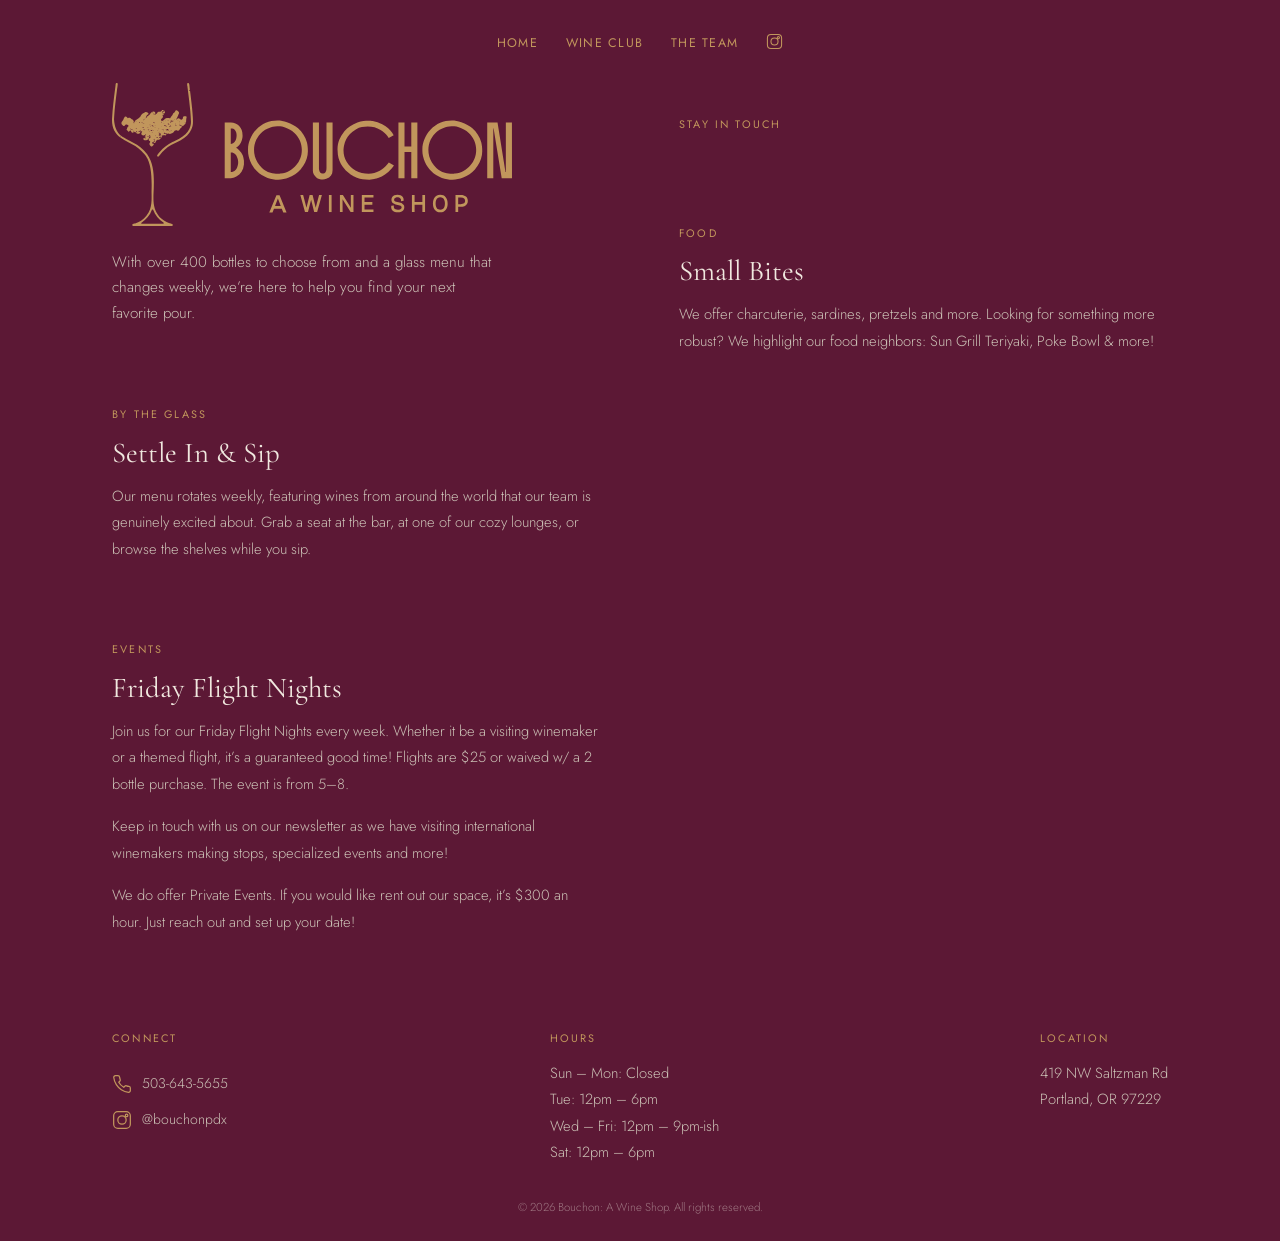
==== commit 6093eb52: "Change desktop layout to independent columns, other misc style adjustments" ====
--- a/index.html
+++ b/index.html
@@ -54,45 +54,48 @@
       </button>
     </nav>
 
-    <div class="hero">
-      <img src="img/Bouchon_HorizontalLogo_2.svg" alt="Bouchon: A Wine Shop" class="hero__logo">
-      <p class="hero__desc">With over 400 bottles to choose from and a glass menu that changes weekly, we&rsquo;re here to help you find your next favorite pour.</p>
-    </div>
-    <div class="section section--sip">
-      <p class="label">By the Glass</p>
-      <h2 class="section__title">Settle In &amp; Sip</h2>
-      <p class="section__text">Our menu rotates weekly, featuring wines from around the world that our team is genuinely excited about. Grab a seat at the bar, at one of our cozy lounges, or browse the shelves while you sip.</p>
+    <div class="home-col">
+      <div class="hero">
+        <img src="img/Bouchon_HorizontalLogo_2.svg" alt="Bouchon: A Wine Shop" class="hero__logo">
+        <p class="hero__desc">With over 400 bottles to choose from and a glass menu that changes weekly, we&rsquo;re here to help you find your next favorite pour.</p>
+      </div>
+      <div class="section section--sip">
+        <p class="label">By the Glass</p>
+        <h2 class="section__title">Settle In &amp; Sip</h2>
+        <p class="section__text">Our menu rotates weekly, featuring wines from around the world that our team is genuinely excited about. Grab a seat at the bar, at one of our cozy lounges, or browse the shelves while you sip.</p>
+      </div>
+      <div class="section section--events">
+        <p class="label">Events</p>
+        <h2 class="section__title">Friday Flight Nights</h2>
+        <p class="section__text">Join us for our Friday Flight Nights every week. Whether it be a visiting winemaker or a themed flight, it&rsquo;s a guaranteed good time! Flights are $25 or waived w/ a 2 bottle purchase. The event is from 5&ndash;8.</p>
+        <p class="section__text">Keep in touch with us on our newsletter as we have visiting international winemakers making stops, specialized events and more!</p>
+        <p class="section__text">We do offer Private Events. If you would like rent out our space, it&rsquo;s $300 an hour. Just reach out and set up your date!</p>
+      </div>
     </div>
 
-    <!-- <div class="newsletter">
-      <p class="label">Stay in Touch</p>
-      <h2 class="newsletter__title">Join Our Mailing List</h2>
-      <p class="newsletter__text">New wines, events, and updates &mdash; straight to your inbox.</p>
-      <form class="newsletter__form" action="" method="POST">
-        <input class="newsletter__input" type="email" name="email" placeholder="Your email address" required>
-        <button class="newsletter__button" type="button">Subscribe</button>
-      </form>
-    </div> -->
+    <div class="home-col">
+      <!-- <div class="newsletter">
+        <p class="label">Stay in Touch</p>
+        <h2 class="newsletter__title">Join Our Mailing List</h2>
+        <p class="newsletter__text">New wines, events, and updates &mdash; straight to your inbox.</p>
+        <form class="newsletter__form" action="" method="POST">
+          <input class="newsletter__input" type="email" name="email" placeholder="Your email address" required>
+          <button class="newsletter__button" type="button">Subscribe</button>
+        </form>
+      </div> -->
 
-    <div class="newsletter">
-      <p class="label">Stay in Touch</p>
-      <!-- Begin Constant Contact Inline Form Code -->
-      <div class="ctct-inline-form" data-form-id="260a23ce-0ba4-4ab4-8837-d4067c29a4f8"></div>
-      <!-- End Constant Contact Inline Form Code -->
-    </div>
-    
-    <div class="section section--food">
-      <p class="label">Food</p>
-      <h2 class="section__title">Small Bites</h2>
-      <p class="section__text">We offer charcuterie, sardines, pretzels and more. Looking for something more robust? We highlight our food neighbors: Sun Grill Teriyaki, Poke Bowl &amp; more!</p>
-    </div>
+      <div class="newsletter">
+        <p class="label">Stay in Touch</p>
+        <!-- Begin Constant Contact Inline Form Code -->
+        <div class="ctct-inline-form" data-form-id="260a23ce-0ba4-4ab4-8837-d4067c29a4f8"></div>
+        <!-- End Constant Contact Inline Form Code -->
+      </div>
 
-    <div class="section section--events">
-      <p class="label">Events</p>
-      <h2 class="section__title">Friday Flight Nights</h2>
-      <p class="section__text">Join us for our Friday Flight Nights every week. Whether it be a visiting winemaker or a themed flight, it&rsquo;s a guaranteed good time! Flights are $25 or waived w/ a 2 bottle purchase. The event is from 5&ndash;8.</p>
-      <p class="section__text">Keep in touch with us on our newsletter as we have visiting international winemakers making stops, specialized events and more!</p>
-      <p class="section__text">We do offer Private Events. If you would like rent out our space, it&rsquo;s $300 an hour. Just reach out and set up your date!</p>
+      <div class="section section--food">
+        <p class="label">Food</p>
+        <h2 class="section__title">Small Bites</h2>
+        <p class="section__text">We offer charcuterie, sardines, pretzels and more. Looking for something more robust? We highlight our food neighbors: Sun Grill Teriyaki, Poke Bowl &amp; more!</p>
+      </div>
     </div>
 
   </main>
--- a/css/main.css
+++ b/css/main.css
@@ -55,6 +55,7 @@
   margin: 0 auto;
 }
 
+.grid--home { gap: 0; }
 .grid--narrow { gap: 6px; }
 
 /* ── Label ── */
@@ -180,9 +181,17 @@
   justify-content: flex-start;
 }
 
-.section--sip { justify-content: center; }
-.section--food { order: 1; }
-.section--events { order: 0; }
+.section--sip { justify-content: flex-end; }
+
+/* Mobile column wrapper: flatten so items participate in grid */
+.home-col { display: contents; }
+
+/* Mobile order: hero, newsletter, sip, events, food */
+.hero           { order: 0; }
+.newsletter     { order: 1; }
+.section--sip   { order: 2; }
+.section--events { order: 3; }
+.section--food  { order: 4; }
 .section--intro,
 .section--why { padding-top: 0; }
 
@@ -291,7 +300,7 @@
 }
 
 .newsletter .ctct-form-field {
-  margin: 0 0 10px !important;
+  margin: 0 !important;
   padding: 0 !important;
 }
 
@@ -344,7 +353,7 @@
   font-size: 0.68rem !important;
   line-height: 1.6 !important;
   color: rgba(240, 232, 223, 0.35) !important;
-  margin-top: 16px !important;
+  margin-top: 7px !important;
   padding: 0 !important;
 }
 
@@ -354,7 +363,8 @@
 }
 
 .newsletter .ctct-form-footer {
-  margin-top: 8px !important;
+  text-align: left !important;
+  margin-top: 11px !important;
   padding: 0 !important;
 }
 
@@ -364,7 +374,7 @@
 }
 
 .newsletter .ctct-form-footer-img {
-  height: 14px !important;
+  height: 20px !important;
   opacity: 0.3 !important;
 }
 
@@ -576,16 +586,17 @@
 
   /* Home layout */
   .grid--home {
-    grid-template-columns: repeat(4, 1fr);
-    grid-template-rows: auto auto auto auto;
+    grid-template-columns: 1fr 1fr;
+    gap: var(--gap);
     padding: var(--gap) 40px;
   }
-  .grid--home > .site-nav { grid-column: 1 / 5; grid-row: 1; }
-  .hero              { grid-column: 1 / 3; grid-row: 2; min-height: auto; justify-content: center; }
-  .newsletter        { grid-column: 3 / 5; grid-row: 2; }
-  .section--sip      { grid-column: 1 / 3; grid-row: 3; }
-  .section--food     { grid-column: 1 / 3; grid-row: 4; order: unset; }
-  .section--events   { grid-column: 3 / 5; grid-row: 3 / 5; order: unset; }
+  .grid--home > .site-nav { grid-column: 1 / -1; }
+  .home-col {
+    display: flex;
+    flex-direction: column;
+    gap: var(--gap);
+  }
+  .hero, .newsletter, .section--sip, .section--events, .section--food { order: unset; }
   .hero__logo { max-width: 340px; }
 
   /* Team layout */
